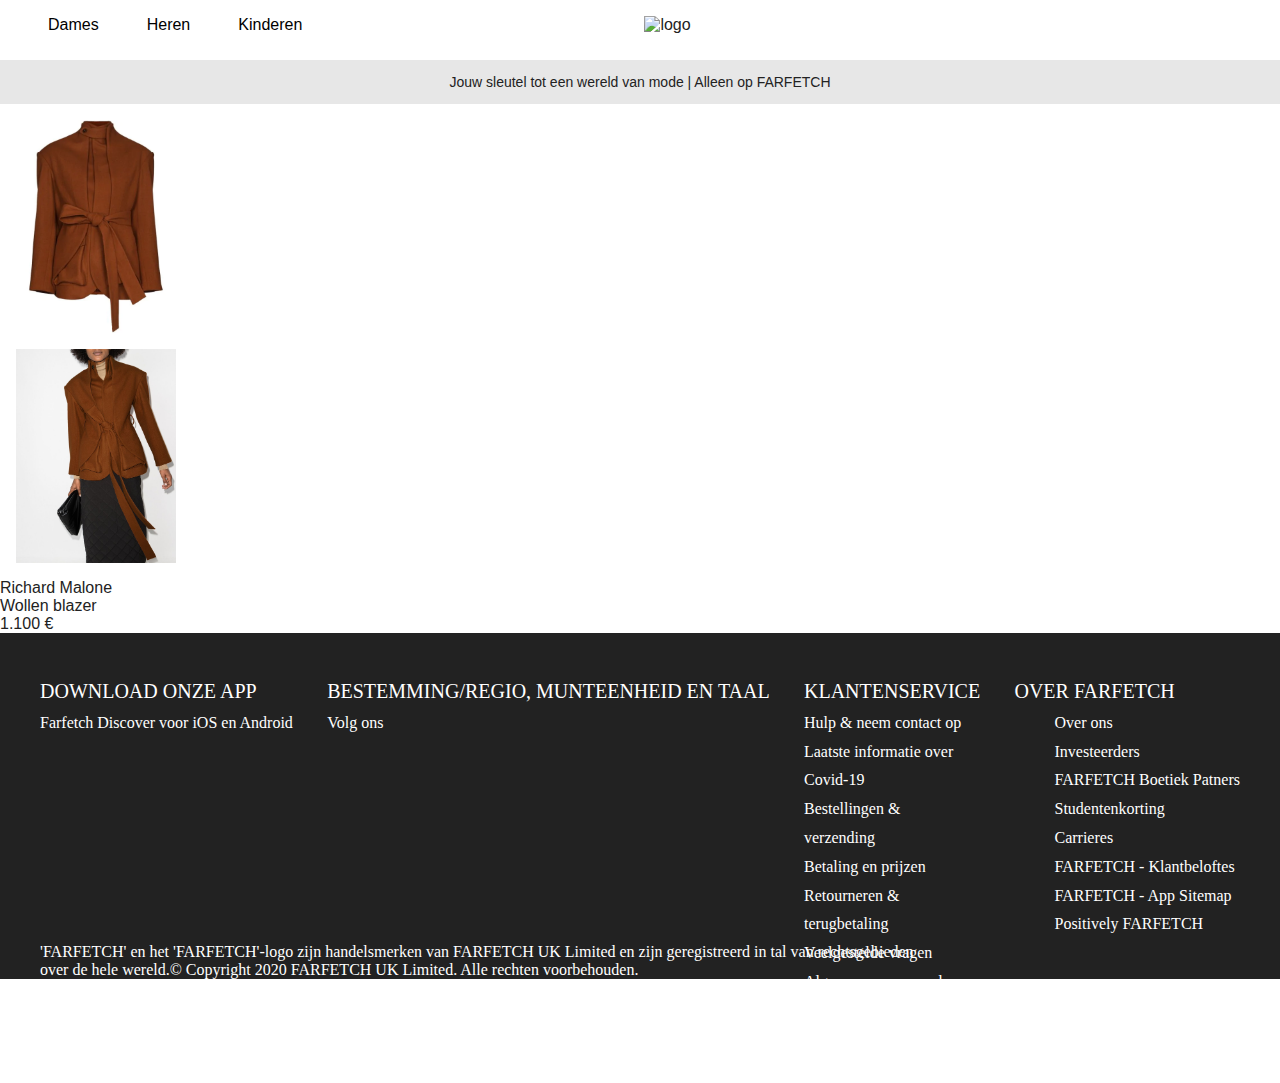
==== detailpage.html @ 7fd3f9e1 "Add files via upload" ====
<!doctype html>
<html lang="nl">
    
<head>
    <meta charset="UTF-8">
    <meta name="author" content="Maria Molenaar">
    <meta name="viewport" content="width=device-width, initial-scale=1">
    
    <title>Farfetch Detailpagina</title>
    
    <link href="styles/style.css" rel="stylesheet">
</head>

<body>
	<header>
		<div class="menu">
		   <input type="checkbox" id="nav-toggle" class="nav-toggle"/>
		   <nav>
			   <ul>
				   <li> <a href="#">Dames</a></li>
				   <li> <a href="#">Heren</a></li>
				   <li> <a href="#">Kinderen</a></li>
			   </ul>
		   </nav>
		   <label for="nav-toggle" class="nav-toggle-label">
			  <span></span>
		   </label>
	   </div>
	   <div class="logo">
		   <img src="https://i.postimg.cc/nzZKZkWP/Farfetch-Black-Logo.png" alt="logo"/>
	   </div>
   </header>

    <main>
		<h5>Jouw sleutel tot een wereld van mode | Alleen op FARFETCH</h5>

     <section>
        <article>
            <img src="images/blazer.webp" alt="artikel 1">  
        </article>
       
         <article>
            <img src="images/blazer2.jpg" alt="artikel 1.1">
        </article>

        <article>
            <p>Richard Malone</p>
            <p>Wollen blazer</p>
            <p>1.100 €</p>

            
        </article>
    </section>

	</main>
	
	<footer>
  
		<section>
		  <h3>Download onze app</h3>
		  <a href="">Farfetch Discover voor iOS en Android</a>
		</section>
		
		<section>
		  <h3><a href="">Bestemming/regio, munteenheid en taal</a></h3>
		  <a href="">Volg ons</a>
		</section>
		
		<section>
		  <h3>Klantenservice</h3>
		  <nav>
			<a href="#">Hulp & neem contact op</a>
			<a href="">Laatste informatie over Covid-19</a>
			<a href="">Bestellingen & verzending</a>
			<a href="#">Betaling en prijzen</a>
			<a href="">Retourneren & terugbetaling</a>
			<a href="">Veelgestelde vragen</a>
			 <a href="">Algemene voorwaarden</a>
			<a href="#">Privacy beleid</a>
			<a href="">Cookie voorkeuren</a>
			<a href="">Toegankelijkheid</a>
		  </nav>
		</section>
		
		<section>
			<h3>over Farfetch</h3>
		   <ul>
			 <li><a href="">Over ons</a></li>
			 <li><a href="">Investeerders</a></li>
			 <li><a href="">FARFETCH Boetiek Patners</a>
			   <li><a href="">Studentenkorting</a></li>
			 <li><a href="">Carrieres</a></li>
			 <li><a href="">FARFETCH - Klantbeloftes</a>
			 </li>
			  <li><a href="">FARFETCH - App Sitemap</a></li>
			 <li><a href="">Positively FARFETCH</a></li>
		   </ul>
		</section>
		
		<p>'FARFETCH' en het 'FARFETCH'-logo zijn handelsmerken van FARFETCH UK Limited en zijn geregistreerd in tal van rechtsgebieden over de hele wereld.© Copyright 2020 FARFETCH UK Limited. Alle rechten voorbehouden. </p>
		
	  </footer>

    <script src="scripts/script.js"></script>
</body>
    
</html>
---- styles/style.css ----
:root {
  --background: white;
}

@import url('https://fonts.googleapis.com/css2?family=Cormorant+Garamond:wght@300&display=swap');

*, *::before, *::after {
  box-sizing: border-box;
  font-family:'Helvetica-Neue', sans-serif;
  color: #222;
  margin:0;
}

.content {
  background-color: #333;
  background-blend-mode: multiply;
  background-size: cover;
  display: grid;
  place-items: center;
}
/* navigation styles start here */
header {
  background: var(--background);
  text-align: center;
  position: fixed;
  margin:0;
  z-index: 999;
  width: 100%;
  display: flex;

}

/* Nav-toggle start*/

.nav-toggle {
  position: absolute !important;
  top: -9999px !important;
  left: -9999px !important;
}
.nav-toggle:focus ~ .nav-toggle-label {
  outline: 3px solid rgba(black, .75);
}
.nav-toggle-label {
  position: absolute;
  top: 0;
  left: 0;
  margin-left: 1em;
  height: 100%;
  display: flex;
  align-items: center;
}
.nav-toggle-label span,
.nav-toggle-label span::before,
.nav-toggle-label span::after {
  display: block;
  background: black;
  height: 2px;
  width: 2em;
  border-radius: 4px;
  position: relative;
}
.nav-toggle-label span::before,
.nav-toggle-label span::after {
  content: '';
  position: absolute;
}
.nav-toggle-label span::before {
  bottom: 7px;
}
.nav-toggle-label span::after {
  top: 7px;
}

/* Nav styling*/

nav {
  position: absolute;
  text-align: left;
  top: 100%;
  left: 0;
  margin:0;
  background: var(--background);
  width: 100%;
  transform: scale(1, 0);
  transform-origin: top;
  transition: transform 400ms ease-in-out;
}
nav ul {
  margin: 0;
  padding: 0;
  list-style: none;
}
nav li {
  margin-bottom: 1em;
  margin-left: 1em;
  margin-top: 0;
}
nav a {
  color: black;
  text-decoration: none;
  font-size: 1em;
  font-weight: 200;
  opacity: 0;
  transition: opacity 150ms ease-in-out;
}
nav a:hover {
  font-weight:bold;
}

img {
  display:flex;
   align-items: center;
  max-width:10em;
  margin: 1em;
}

/* Nav-toggle checked*/

.nav-toggle:checked ~ nav {
  transform: scale(1,1);
}
.nav-toggle:checked ~ nav a {
  opacity: 1;
  transition: opacity 250ms ease-in-out 250ms;
}
.logo {
	display: block;
	margin-left: auto;
  margin-right: auto;
}

/* Breakpoint aanmaken*/

@media screen and (min-width: 950px) {
  .nav-toggle-label {
    display: none;
  }
  header {
    display: grid;
    grid-template-columns: 1fr auto minmax(600px, 3fr) 1fr;
  }
  .menu {
    grid-column: 1 / 3;
    position: relative;    
    display: flex;
    justify-content: flex-end;
    align-items: center;  
    min-width: 300px;
  }
  nav {
    text-align: left;
    transition: none;
    transform: scale(1,1);
    background: none;
    top: initial;
    left: initial;
    justify-content: flex-end;
    align-items: center;
  }
  nav ul {
    display: flex;
  }
  nav li {
    margin-left: 3em;
    margin-bottom: 0;
  }
  nav a {
    opacity: 1;
    position: relative;
  }
  .logo {
    grid-column: 3 / 4;
  }
}



/*************/
/* lay-out main */
/*************/

main {
  margin:1em;
  margin:0;
  padding-top: 60px;
 }

h1 {
  font-size:32px;
  text-transform: uppercase;
}

h2 {
  font-size:24px;
}

h3 {
  font-family: 'Cormorant Garamond', serif;
  font-size:20px;
  font-weight: 100;
  text-align: justify;
  text-justify: inter-word; 
}

h4 {
  font-size:20px;
}

p {
  font-size:16px;
  font-weight: 100;
}

h5:nth-child(1){
  font-size:14px;
  text-align: center;
  background:rgb(231, 231, 231);
  padding:1em;
  font-weight: 100;
  
}
main image:first-of-type{
  display: block;
  margin-left: auto;
  margin-right: auto;

}

/*************/
/* lay-out Footer */
/*************/

footer {
  display: flex;
  justify-content: space-between;
  position: relative;
  background-color: rgb(34, 34, 34);
padding: 40px;
}

footer h3 {
  Font-family: Helvetica Neue;
  font-weight: 200;
  color: white;
	line-height: 1.8;
  margin: 0;
	text-decoration: none;
  text-transform: uppercase;
}

footer a {
  font-family: Helvetica Neue;
  font-weight: 200;
   text-decoration: none;
  color: white;
  font-size: 1em;
  	line-height: 1.8;
}



footer nav a {
 display: block;
  width: 160px;
}

footer li  {
  list-style: none;
}
  
/* Footer eind p*/
footer p {
  position: absolute;
  bottom: 0;
  width: 70%;
  Font-family: Helvetica Neue;
  font-weight: 200;
  color: white;
	text-decoration: none;
}


/* Here is the code for Responsive Footer */

@media (max-width: 950px){
  footer {
  display: flex;
 flex-direction: column;
    Text-align: center;
   
}
  
}

/*************/
/* TWEEDE PAGINA */
/*************/
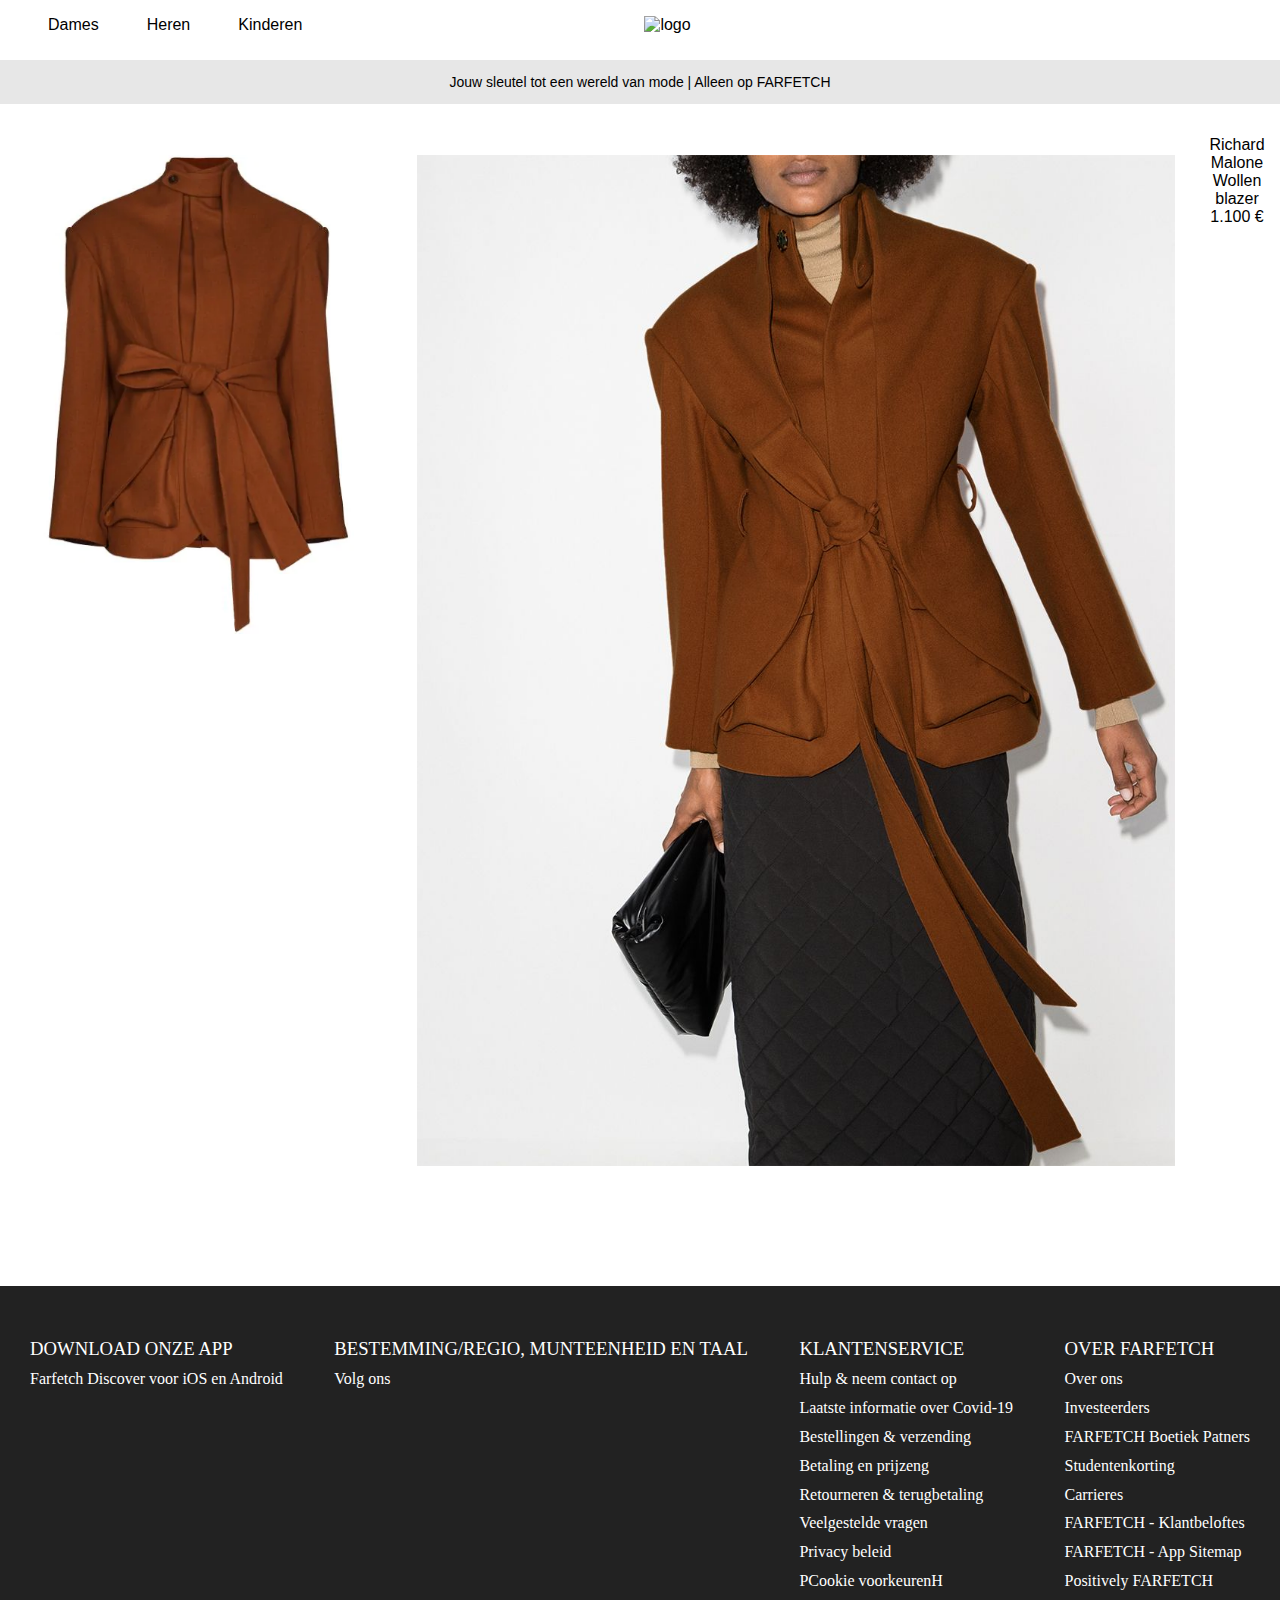
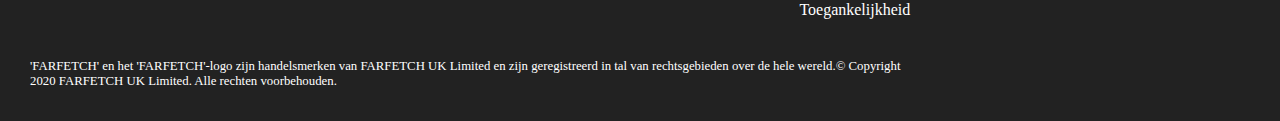
==== commit 96344c01: "Add files via upload" ====
--- a/detailpage.html
+++ b/detailpage.html
@@ -6,7 +6,8 @@
     <meta name="author" content="Maria Molenaar">
     <meta name="viewport" content="width=device-width, initial-scale=1">
     
-    <title>Farfetch Detailpagina</title>
+	<title>Detailpagina</title>
+	<link rel="shortcut icon" href="images/favicon.png" />
     
     <link href="styles/style.css" rel="stylesheet">
 </head>
@@ -32,30 +33,39 @@
    </header>
 
     <main>
-		<h5>Jouw sleutel tot een wereld van mode | Alleen op FARFETCH</h5>
+			<h5>Jouw sleutel tot een wereld van mode | Alleen op FARFETCH</h5>
+		
+		<section class="contentcontainer"></section>
 
-     <section>
-        <article>
-            <img src="images/blazer.webp" alt="artikel 1">  
-        </article>
-       
-         <article>
-            <img src="images/blazer2.jpg" alt="artikel 1.1">
-        </article>
+		<section class="artikelen">
+			
+			<article>
+				<img  class="fotoartikelen" src="images/blazer.webp" alt="blazer voor">
+			</article>
+	
+		 	<article class="textimage">
+				<img class="fotoartikelen" src="images/blazer2.jpg" alt="blazer op persoon">
+			</article>
 
-        <article>
-            <p>Richard Malone</p>
-            <p>Wollen blazer</p>
-            <p>1.100 €</p>
+			<article class="textimage">
+				<div class="tekst">
+					<p>Richard Malone</p>
+					<p>Wollen blazer</p>
+					<p>1.100 €</p>
+				</div>
+			</article>
+		</section>
 
-            
-        </article>
-    </section>
 
+
+
+		</section>
+	
 	</main>
 	
 	<footer>
   
+
 		<section>
 		  <h3>Download onze app</h3>
 		  <a href="">Farfetch Discover voor iOS en Android</a>
@@ -68,18 +78,18 @@
 		
 		<section>
 		  <h3>Klantenservice</h3>
-		  <nav>
-			<a href="#">Hulp & neem contact op</a>
-			<a href="">Laatste informatie over Covid-19</a>
-			<a href="">Bestellingen & verzending</a>
-			<a href="#">Betaling en prijzen</a>
-			<a href="">Retourneren & terugbetaling</a>
-			<a href="">Veelgestelde vragen</a>
-			 <a href="">Algemene voorwaarden</a>
-			<a href="#">Privacy beleid</a>
-			<a href="">Cookie voorkeuren</a>
-			<a href="">Toegankelijkheid</a>
-		  </nav>
+		  <ul >
+			<li><a href="">Hulp & neem contact op</a></li>
+			<li><a href="">Laatste informatie over Covid-19</a></li>
+			<li><a href="">Bestellingen & verzending</a>
+			  <li><a href="">Betaling en prijzeng</a></li>
+			<li><a href="">Retourneren & terugbetaling</a></li>
+			<li><a href="">Veelgestelde vragen</a></li>
+			 <li><a href="">Privacy beleid</a></li>
+			<li><a href="">PCookie voorkeurenH</a></li>
+			<li><a href="">Toegankelijkheid</a></li>
+		  </ul>
+		 
 		</section>
 		
 		<section>
@@ -96,6 +106,8 @@
 			 <li><a href="">Positively FARFETCH</a></li>
 		   </ul>
 		</section>
+
+		
 		
 		<p>'FARFETCH' en het 'FARFETCH'-logo zijn handelsmerken van FARFETCH UK Limited en zijn geregistreerd in tal van rechtsgebieden over de hele wereld.© Copyright 2020 FARFETCH UK Limited. Alle rechten voorbehouden. </p>
 		
--- a/styles/style.css
+++ b/styles/style.css
@@ -3,11 +3,13 @@
 }
 
 @import url('https://fonts.googleapis.com/css2?family=Cormorant+Garamond:wght@300&display=swap');
+@import url('https://fonts.googleapis.com/css2?family=Rajdhani:wght@300&display=swap');
+@import url('https://fonts.googleapis.com/css2?family=Josefin+Slab:wght@100&display=swap');
 
 *, *::before, *::after {
   box-sizing: border-box;
   font-family:'Helvetica-Neue', sans-serif;
-  color: #222;
+  /* color: #222; */
   margin:0;
 }
 
@@ -107,12 +109,12 @@
   font-weight:bold;
 }
 
-img {
+header img{
   display:flex;
-   align-items: center;
+  align-items: center;
   max-width:10em;
   margin: 1em;
-}
+} 
 
 /* Nav-toggle checked*/
 
@@ -183,48 +185,207 @@
   margin:1em;
   margin:0;
   padding-top: 60px;
+  
+ }
+
+ .contentcontainer{
+  width: 90%;
+  display: block;
+  margin-left: auto;
+  margin-right: auto;
  }
 
 h1 {
   font-size:32px;
   text-transform: uppercase;
+  margin-bottom:1rem;
 }
 
 h2 {
-  font-size:24px;
-}
-
-h3 {
-  font-family: 'Cormorant Garamond', serif;
-  font-size:20px;
-  font-weight: 100;
-  text-align: justify;
-  text-justify: inter-word; 
-}
-
-h4 {
-  font-size:20px;
-}
-
-p {
-  font-size:16px;
-  font-weight: 100;
-}
-
-h5:nth-child(1){
+  font-family: 'Josefin Slab', serif;
+  font-size: 1.4rem;
+  font-weight: 200;
+  text-align: center;
+  margin-bottom:4rem;
+}
+
+h4{
+  font-size:1.8rem;
+  font-weight: 300;
+  text-align: center;
+  margin-bottom:4rem;
+}
+
+main p {
+  font-family: 'Rajdhani', sans-serif;
+  font-size: 1rem;
+  font-weight: 200;
+}
+
+h5{
   font-size:14px;
   text-align: center;
   background:rgb(231, 231, 231);
   padding:1em;
   font-weight: 100;
-  
-}
-main image:first-of-type{
+  margin-bottom:2rem;
+}
+/* eerste section*/
+img.beginfoto {
   display: block;
   margin-left: auto;
   margin-right: auto;
-
-}
+  width:80%;
+  margin-bottom:1rem;
+}
+
+div.firsttext{
+  text-align: center;
+  margin-bottom:8rem;
+}
+
+/* tweede section*/ 
+.artikelen {
+  display: flex;
+  justify-content: center;
+  margin-bottom: 6rem;
+}
+
+.fotoartikelen {
+  padding: 1.2rem;
+  width:100%;
+}
+
+#uppercasep{
+  text-transform: uppercase;
+}
+
+article.textimage {
+  position: relative;
+  text-align: center;
+}
+
+.center {
+    position: absolute;
+    top: 50%;
+    left: 50%;
+    transform: translate(-50%, -50%);
+  } 
+
+#balmain {
+  font-size: 400%;
+  color: white;
+  font-weight: 900;
+  margin-bottom: 1.5rem;
+}  
+
+button {
+  background-color: transparent;
+  color: white;
+  border:none;
+  border-bottom: 0.1rem solid;
+  font-size: 1rem;
+  text-decoration: none;
+  cursor: pointer;
+}
+
+/* derde section*/
+ .producten {
+  padding: 0;
+  margin: 0;
+  list-style: none;
+  display: flex;
+ 
+  justify-content: center;
+  margin-bottom: 10rem;
+}
+
+.kleding {
+  text-align: center;
+   width: 70%; 
+   margin: -5rem;
+   margin-top: 2rem;
+} 
+
+.containerkleding{
+  position: relative;
+  text-align: center;
+}
+
+.boxster {
+  position: absolute;
+  top: 4px;
+  right: 8px;
+  width:1.5rem;
+  cursor: pointer;
+} 
+
+.boxsterclosed {
+  position: absolute;
+  top: 4px;
+  right: 8px;
+  width:1.5rem;
+  cursor: pointer;
+} 
+
+.tekst {
+  position: relative;
+  text-align: center;
+}
+
+
+/* Shop nu button */
+
+#shopnubutton{
+  display: block;
+  margin-left: auto;
+  margin-right: auto;
+
+  background-color: transparent;
+  color: #222;
+  border: .05rem solid #222;
+  border-radius: .4rem;
+  padding:0.8rem;
+  cursor: pointer;
+  font-weight: 700;
+  font-size: 1rem;
+  margin-bottom: 4rem;
+}
+
+
+/* Here is the code for Responsive main */
+
+@media (max-width: 950px){
+  main .artikelen {
+  display: flex;
+ flex-direction: column;
+    Text-align: center;
+  }
+
+  .producten {
+    display: flex;
+  /* scroll-snap-type: x mandatory; */
+  overflow-x: scroll;
+  /* scroll-behavior: smooth; */
+  }
+
+  .containerkleding{
+    width: 50%;
+    flex-shrink: 0.1;
+    scroll-snap-align: start;
+  }
+
+  .kleding {
+    display: block;
+    width: 80%;
+   } 
+   
+  }
+  
+
+
+
+
 
 /*************/
 /* lay-out Footer */
@@ -235,7 +396,9 @@
   justify-content: space-between;
   position: relative;
   background-color: rgb(34, 34, 34);
-padding: 40px;
+padding: 30px;
+padding-bottom: 6rem;
+
 }
 
 footer h3 {
@@ -246,6 +409,7 @@
   margin: 0;
 	text-decoration: none;
   text-transform: uppercase;
+  padding-top:1rem;
 }
 
 footer a {
@@ -257,11 +421,8 @@
   	line-height: 1.8;
 }
 
-
-
-footer nav a {
- display: block;
-  width: 160px;
+footer ul{
+  padding: 0;
 }
 
 footer li  {
@@ -276,7 +437,9 @@
   Font-family: Helvetica Neue;
   font-weight: 200;
   color: white;
-	text-decoration: none;
+  text-decoration: none;
+  margin-bottom: 2rem;
+  font-size: 0.8rem;
 }
 
 
@@ -294,6 +457,4 @@
 
 /*************/
 /* TWEEDE PAGINA */
-/*************/
-
-
+/*************/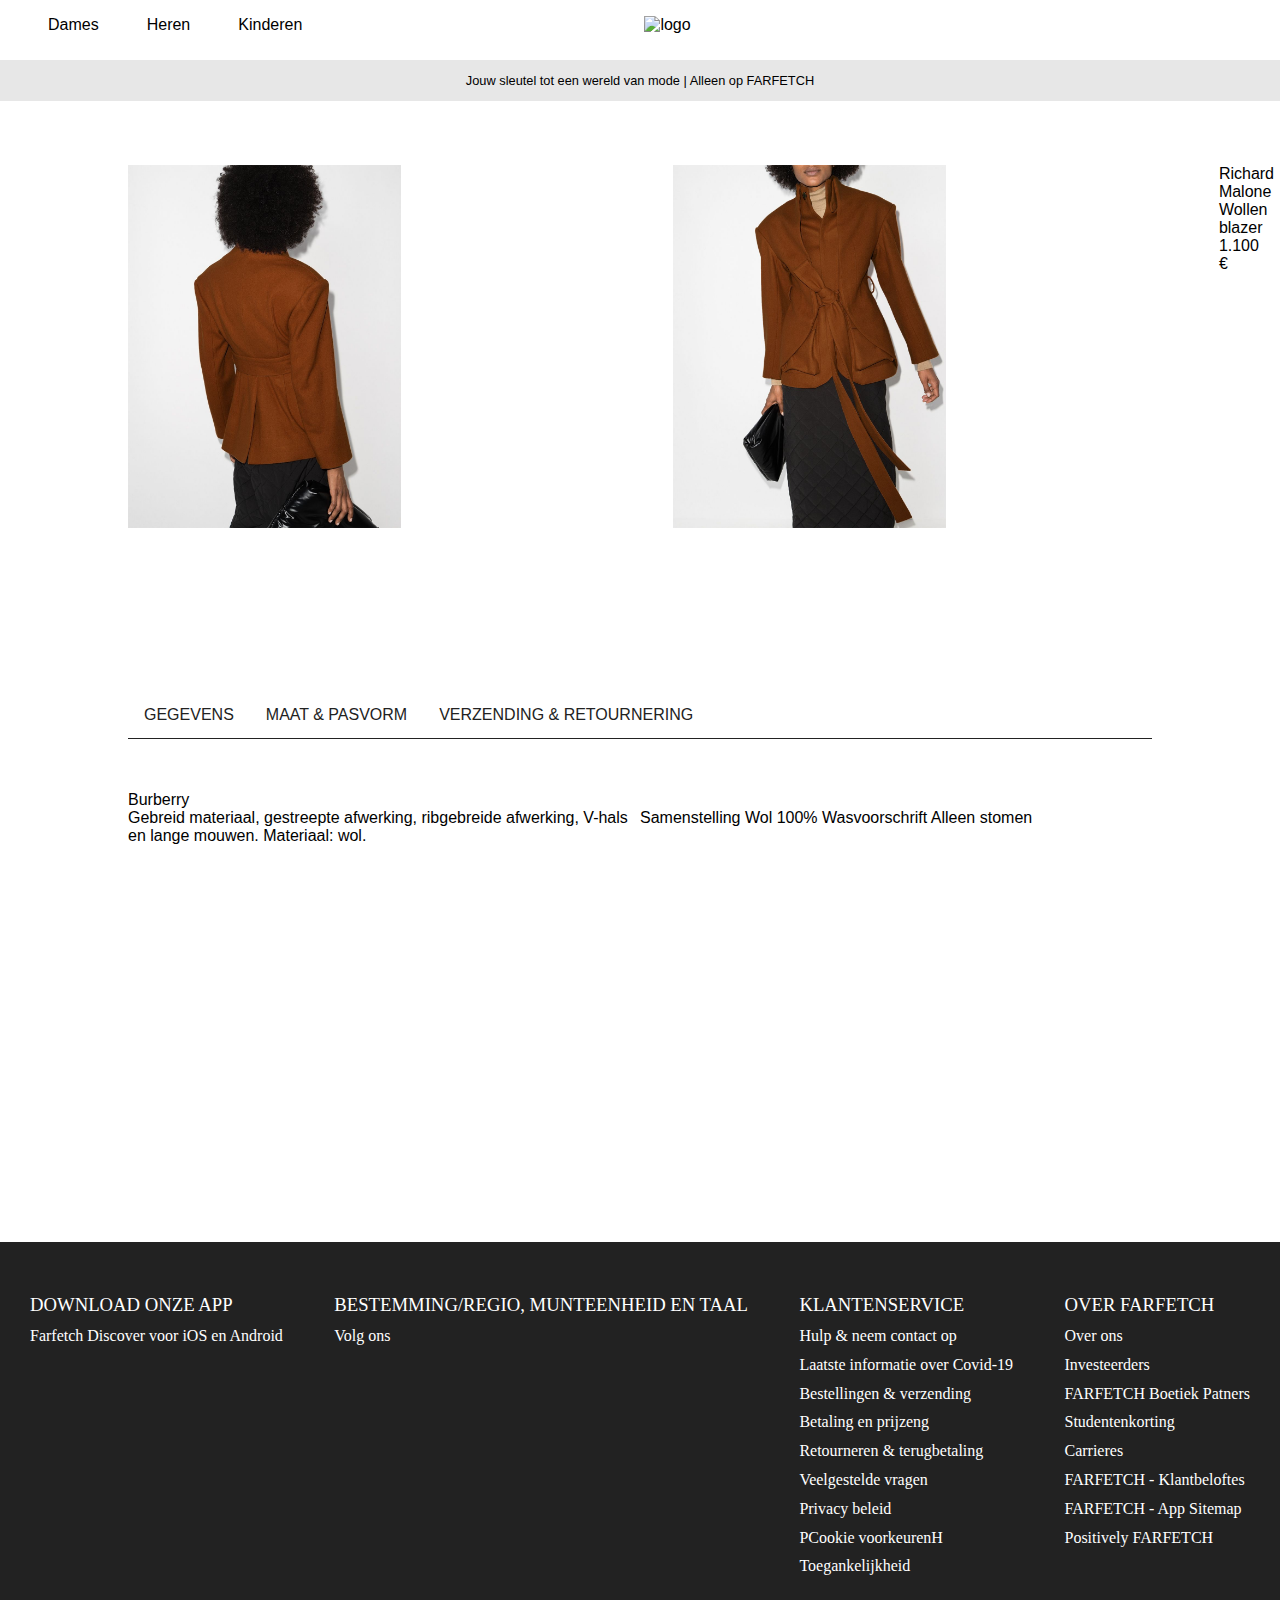
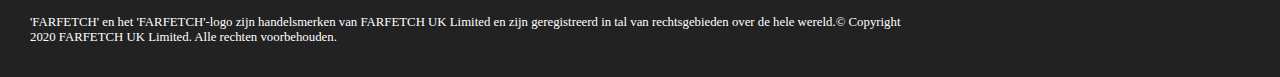
==== commit c06036e8: "Add files via upload" ====
--- a/detailpage.html
+++ b/detailpage.html
@@ -37,18 +37,18 @@
 		
 		<section class="contentcontainer"></section>
 
-		<section class="artikelen">
+		<section class="detailbox">
 			
 			<article>
-				<img  class="fotoartikelen" src="images/blazer.webp" alt="blazer voor">
+				<img  class="detailfoto" src="images/Blazer3.jpg" alt="blazer voor">
 			</article>
 	
-		 	<article class="textimage">
-				<img class="fotoartikelen" src="images/blazer2.jpg" alt="blazer op persoon">
+		 	<article>
+				<img class="detailfoto" src="images/blazer2.jpg" alt="blazer op persoon">
 			</article>
 
-			<article class="textimage">
-				<div class="tekst">
+			<article>
+				<div class="detailfoto">
 					<p>Richard Malone</p>
 					<p>Wollen blazer</p>
 					<p>1.100 €</p>
@@ -56,7 +56,55 @@
 			</article>
 		</section>
 
+		<section class="specificaties">
+			<div class="btn-box">
+				<button id="btn1" onclick="openHTML()">Gegevens</button>
+				<button id="btn2" onclick="openCSS()">Maat & pasvorm</button>
+				<button id="btn3" onclick="openJS()">Verzending & retournering</button>
+			</div>
 
+			<div id="content1" class="spec-content">
+				<div class="content-left">
+					<p>Burberry</p>
+					<p>Gebreid materiaal, gestreepte afwerking, ribgebreide afwerking, V-hals en lange mouwen. Materiaal: wol.</p>
+				</div>
+				<div class="content-right">
+					<p>Samenstelling Wol 100%
+						Wasvoorschrift Alleen stomen	
+						</p>
+				</div>
+			</div>
+
+			<div id="content2" class="spec-content">
+				<div class="content-left">
+					<img  src="images/blazer.webp" alt="blazer op persoon">
+				</div>
+				<div class="content-right">
+					<p>Samenstelling Wol 100%
+						Wasvoorschrift Alleen stomen	
+						</p>
+				</div>
+			</div>	
+
+			<div id="content3" class="spec-content">
+				<div class="content-left">
+					<p>We houden van transparantie. Importkosten zijn inbegrepen in de artikelprijs bij verzending naar alle EU-landen plus Verenigd Koninkrijk, Verenigde Staten, Canada, Vasteland China, Australië, Nieuw-Zeeland, Israël, Puerto Rico, Zwitserland, Singapore, Republiek Korea, Koeweit, Mexico, Qatar, India, Noorwegen, Saoedi-Arabië, Bahrein, Hong Kong SAR, Regio Taiwan, Thailand, Verenigde Arabische Emiraten, Japan, Brazilië, Isle of Man, San Marino, Spanje – Canarische Eilanden, Colombia, Chili, Argentinië, Egypte en Libanon. Alle invoerrechten zijn inbegrepen in uw bestelling - de prijs die u ziet is de prijs die u betaalt.</p>
+				</div>
+				<div class="content-right">
+					<p>Eenmalige verzendkosten
+						Gratis retourneren binnen 14 dagen (uitgezonderd customized artikelen en mondkapjes)
+						Click & Collect
+						Al onze bezorgingen zijn klimaatbewust
+						</p>
+				</div>
+			</div>
+
+		</section>
+		
+
+	
+
+		
 
 
 		</section>
--- a/styles/style.css
+++ b/styles/style.css
@@ -196,9 +196,10 @@
  }
 
 h1 {
-  font-size:32px;
+  font-size:2.4rem;
   text-transform: uppercase;
   margin-bottom:1rem;
+  max-width: 40%;
 }
 
 h2 {
@@ -207,6 +208,7 @@
   font-weight: 200;
   text-align: center;
   margin-bottom:4rem;
+  max-width: 70%;
 }
 
 h4{
@@ -223,7 +225,7 @@
 }
 
 h5{
-  font-size:14px;
+  font-size:0.8rem;
   text-align: center;
   background:rgb(231, 231, 231);
   padding:1em;
@@ -297,7 +299,7 @@
   display: flex;
  
   justify-content: center;
-  margin-bottom: 10rem;
+  margin-bottom: 14rem;
 }
 
 .kleding {
@@ -329,8 +331,15 @@
 } 
 
 .tekst {
-  position: relative;
-  text-align: center;
+position: absolute;
+bottom: -10rem;
+left: 50%;
+transform: translateX(-50%);
+
+}
+
+.cursief {
+  font-weight: 800;
 }
 
 
@@ -449,12 +458,91 @@
   footer {
   display: flex;
  flex-direction: column;
-    Text-align: center;
-   
+    Text-align: center;  
+}
+
+footer p {
+  position: absolute;
+  bottom: 0;
+  width: 90%;
+  Font-family: Helvetica Neue;
+  text-decoration: none;
+  margin-bottom: 0.5rem;
+  font-size: 0.8rem;
+  text-align: left;
 }
   
 }
 
 /*************/
 /* TWEEDE PAGINA */
-/*************/+/*************/
+
+.detailbox {
+  padding: 0;
+  margin: 0;
+  display: flex;
+  margin-bottom: 10rem;
+  margin-left: 10%;
+}
+
+.detailfoto {
+   width: 50%; 
+   margin-top: 2rem;
+}
+
+/* Tab box*/
+
+.specificaties {
+  width: 80%;
+  height: 450px;
+  position: relative;
+  margin: 100px auto;
+  overflow: hidden;
+}
+
+.btn-box {
+  display: flex;
+  border-bottom: 1px solid #222;
+}
+
+.btn-box button {
+  background: transparent;
+  border: none;
+  outline: none;
+  cursor: pointer;
+  padding: 14px 16px;
+  font-size: 1rem;
+  font-weight: 200;
+  color: #222;
+  text-transform: uppercase;
+}
+
+.spec-content {
+  display: flex;
+  justify-content: center;
+  align-items: center;
+  margin: 5% auto;
+  position: absolute;
+  transform: translateX(300%);
+}
+
+.content-left {
+  flex-basis: 50%;
+}
+
+.content-right {
+  flex-basis: 50%;
+}
+
+.content-left img {
+  max-width: 200px;
+}
+
+#content1 {
+  transform: translateX(0px)
+}
+
+#btn1 {
+  color: #222;
+}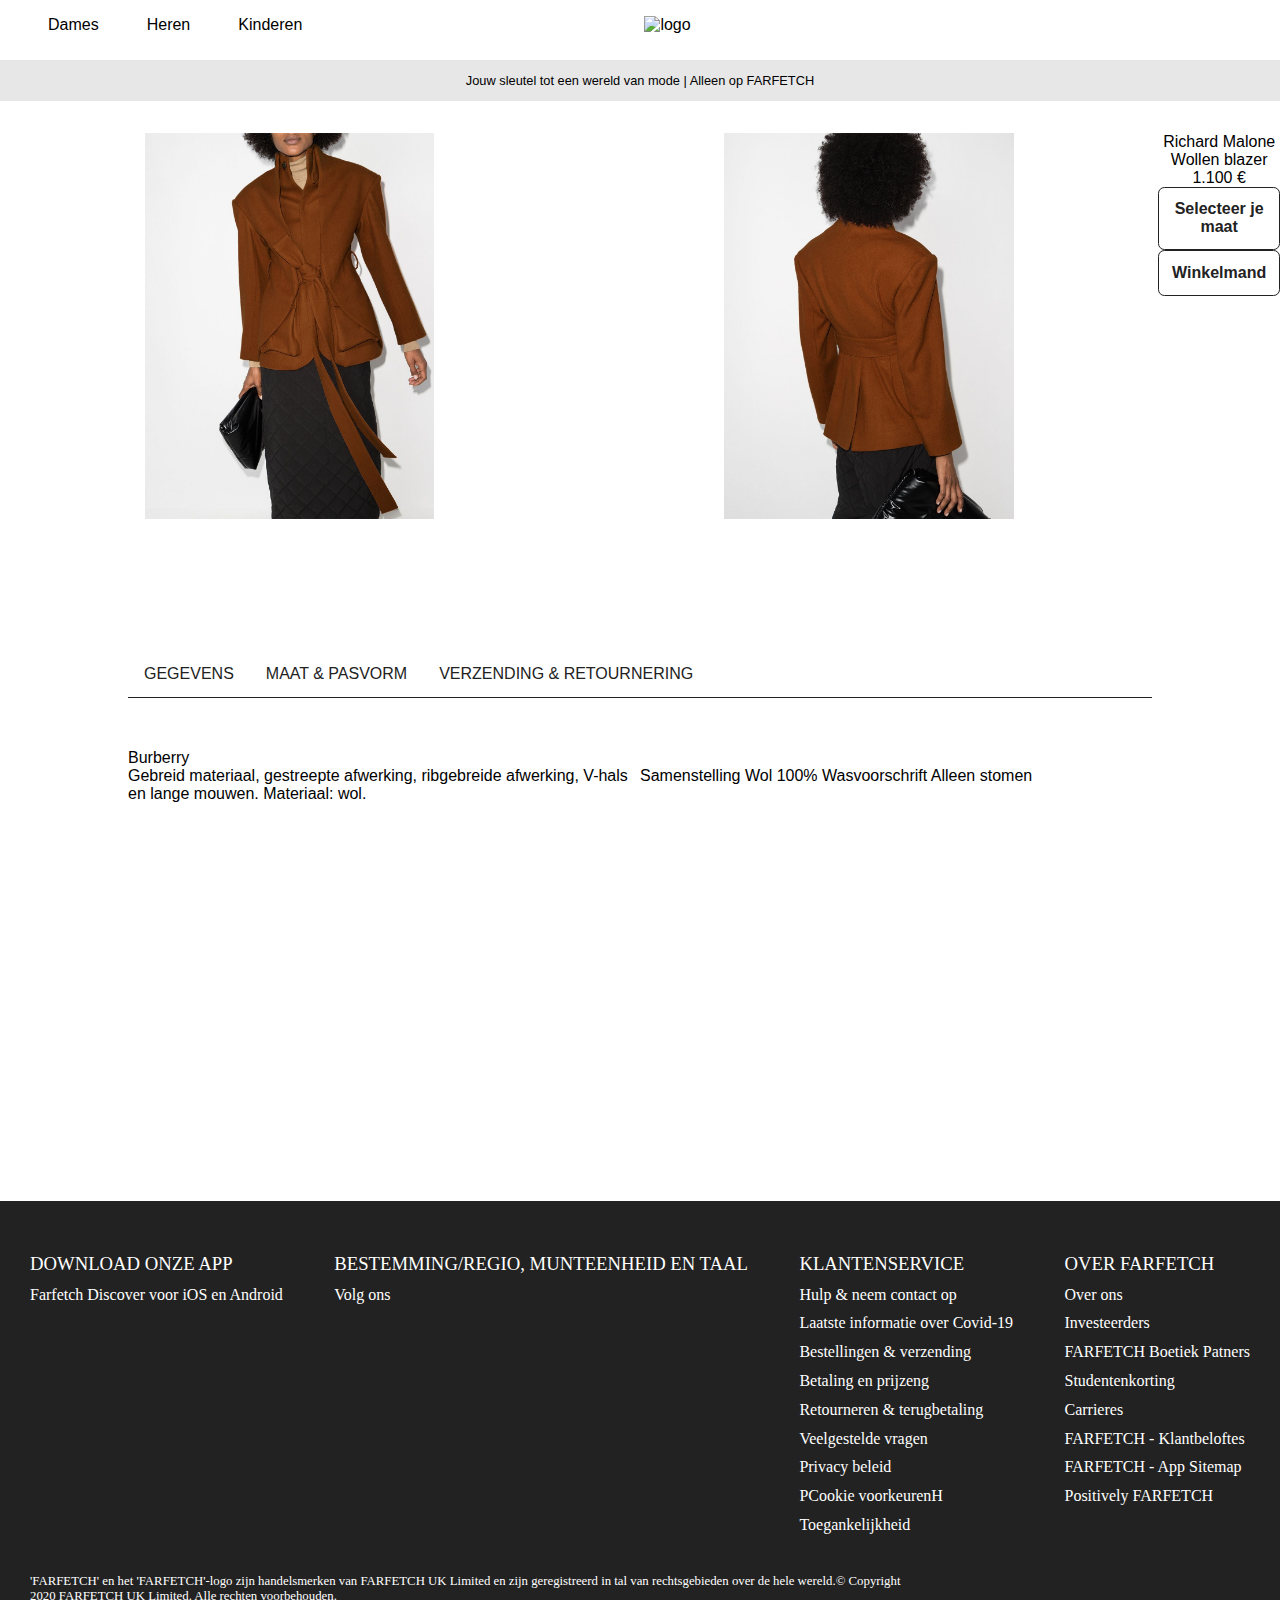
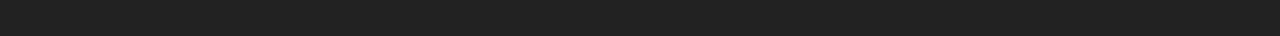
==== commit 327428b5: "Add files via upload" ====
--- a/detailpage.html
+++ b/detailpage.html
@@ -34,27 +34,37 @@
 
     <main>
 			<h5>Jouw sleutel tot een wereld van mode | Alleen op FARFETCH</h5>
+
+		<section class="detailproduct">
+			<article class="containerproduct">
+					 <img  class="product" src="images/blazer2.jpg" alt="wollen blazer">
+			 </article>
+
+			 <article class="containerproduct">
+				<img  class="product" src="images/Blazer3.jpg" alt="Bidon in roze hoes">
+			
+		</article>
+
 		
-		<section class="contentcontainer"></section>
 
-		<section class="detailbox">
-			
-			<article>
-				<img  class="detailfoto" src="images/Blazer3.jpg" alt="blazer voor">
-			</article>
-	
-		 	<article>
-				<img class="detailfoto" src="images/blazer2.jpg" alt="blazer op persoon">
-			</article>
-
-			<article>
-				<div class="detailfoto">
-					<p>Richard Malone</p>
-					<p>Wollen blazer</p>
-					<p>1.100 €</p>
+	<article class="containerproduct">
+			<p>Richard Malone</p>
+			<p>Wollen blazer</p>
+			<p>1.100 €</p>
+			<div class="dropdown">
+				<button class="dropbtn">Selecteer je maat</button>
+				<div class="dropdown-content">
+				<a href="#">XS</a>
+				  <a href="#">S</a>
+				  <a href="#">M</a>
+				  <a href="#">L</a>
+				  <a href="#">XL</a>
+				  <a href="#" class="dropdown-zin">Maat niet beschikbaar? Ontvang een notificatie wanneer deze weer beschikbaar is</a>
 				</div>
-			</article>
-		</section>
+			  </div>
+			  <button id="shopnubutton"type="button">Winkelmand</button>
+	</article>
+	</section>
 
 		<section class="specificaties">
 			<div class="btn-box">
@@ -98,6 +108,8 @@
 						</p>
 				</div>
 			</div>
+
+			
 
 		</section>
 		
--- a/styles/style.css
+++ b/styles/style.css
@@ -199,7 +199,6 @@
   font-size:2.4rem;
   text-transform: uppercase;
   margin-bottom:1rem;
-  max-width: 40%;
 }
 
 h2 {
@@ -208,7 +207,6 @@
   font-weight: 200;
   text-align: center;
   margin-bottom:4rem;
-  max-width: 70%;
 }
 
 h4{
@@ -243,7 +241,8 @@
 
 div.firsttext{
   text-align: center;
-  margin-bottom:8rem;
+  margin: 0 auto 8rem auto;
+  width: 70%;
 }
 
 /* tweede section*/ 
@@ -293,20 +292,14 @@
 
 /* derde section*/
  .producten {
-  padding: 0;
-  margin: 0;
-  list-style: none;
-  display: flex;
- 
-  justify-content: center;
-  margin-bottom: 14rem;
+  display: flex;
+  margin-bottom: 8rem;
 }
 
 .kleding {
-  text-align: center;
+  display: block;
    width: 70%; 
-   margin: -5rem;
-   margin-top: 2rem;
+   margin: auto;
 } 
 
 .containerkleding{
@@ -329,14 +322,6 @@
   width:1.5rem;
   cursor: pointer;
 } 
-
-.tekst {
-position: absolute;
-bottom: -10rem;
-left: 50%;
-transform: translateX(-50%);
-
-}
 
 .cursief {
   font-weight: 800;
@@ -372,30 +357,19 @@
   }
 
   .producten {
-    display: flex;
-  /* scroll-snap-type: x mandatory; */
-  overflow-x: scroll;
-  /* scroll-behavior: smooth; */
+    justify-content: flex-start;
   }
 
   .containerkleding{
-    width: 50%;
     flex-shrink: 0.1;
     scroll-snap-align: start;
   }
 
-  .kleding {
-    display: block;
-    width: 80%;
-   } 
-   
+  h1, h2, h3, h4, h5 {
+    font-size: 80%; 
+    }
   }
   
-
-
-
-
-
 /*************/
 /* lay-out Footer */
 /*************/
@@ -477,19 +451,65 @@
 /*************/
 /* TWEEDE PAGINA */
 /*************/
-
-.detailbox {
-  padding: 0;
-  margin: 0;
-  display: flex;
-  margin-bottom: 10rem;
-  margin-left: 10%;
-}
-
-.detailfoto {
+.detailproduct {
+  display: flex;
+  margin-bottom: 8rem;
+}
+.containerproduct{
+  position: relative;
+  text-align: center;
+  max-width: 50%; 
+}
+.product{
    width: 50%; 
-   margin-top: 2rem;
-}
+} 
+
+/* Style The Dropdown Button */
+.dropbtn {
+  background-color: transparent;
+  color: #222;
+  border: .05rem solid #222;
+  border-radius: .4rem;
+  padding:0.8rem;
+  cursor: pointer;
+  font-weight: 700;
+  font-size: 1rem;
+}
+
+.dropdown {
+  position: relative;
+  display: inline-block;
+}
+
+.dropdown-content {
+  display: none;
+  position: absolute;
+  min-width: 160px;
+  border: .05rem solid #222;
+  border-radius: .4rem;
+}
+
+.dropdown-content a {
+  color: black;
+  background-color: white;
+  padding: 12px 16px;
+  text-decoration: none;
+  display: block;
+}
+
+.dropdown-content a:hover {background-color: #f1f1f1}
+
+.dropdown:hover .dropdown-content {
+  display: block;
+}
+
+.dropdown-zin {
+  font-size: 0.8rem;
+  text-align: left;
+}
+
+
+
 
 /* Tab box*/
 
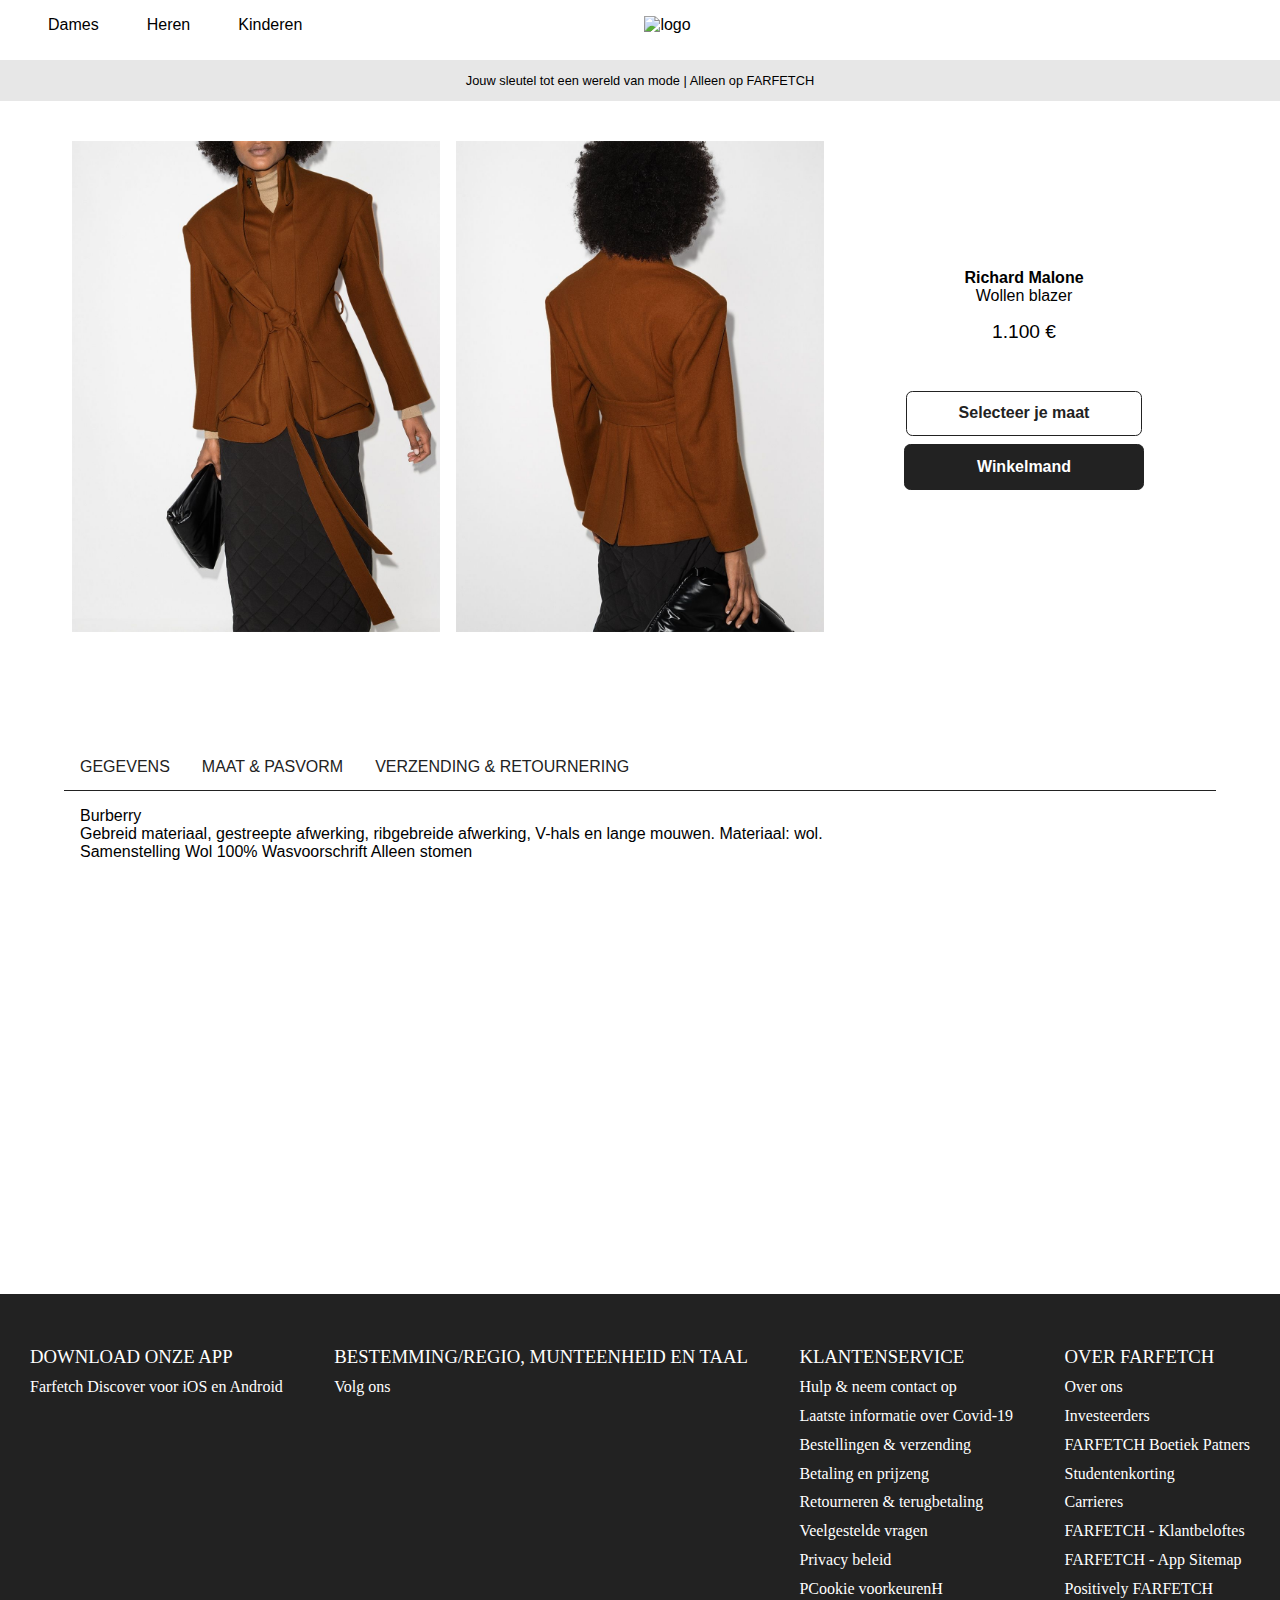
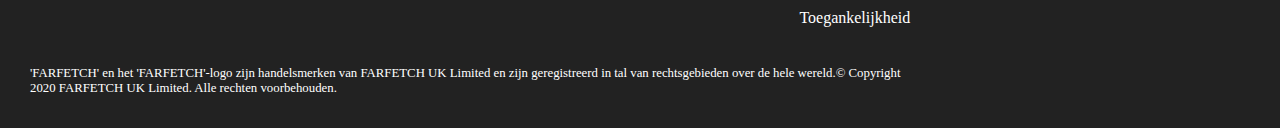
==== commit 9862e49a: "Add files via upload" ====
--- a/detailpage.html
+++ b/detailpage.html
@@ -35,42 +35,49 @@
     <main>
 			<h5>Jouw sleutel tot een wereld van mode | Alleen op FARFETCH</h5>
 
-		<section class="detailproduct">
-			<article class="containerproduct">
-					 <img  class="product" src="images/blazer2.jpg" alt="wollen blazer">
-			 </article>
+	<section class="contentContainer">
 
-			 <article class="containerproduct">
-				<img  class="product" src="images/Blazer3.jpg" alt="Bidon in roze hoes">
-			
-		</article>
+		<section class="articlesContainer">
 
-		
+			<article class="product">
+				 <img class="imageProduct" src="images/blazer2.jpg" alt="wollen blazer">
+			</article>
 
-	<article class="containerproduct">
-			<p>Richard Malone</p>
-			<p>Wollen blazer</p>
-			<p>1.100 €</p>
-			<div class="dropdown">
-				<button class="dropbtn">Selecteer je maat</button>
-				<div class="dropdown-content">
-				<a href="#">XS</a>
-				  <a href="#">S</a>
-				  <a href="#">M</a>
-				  <a href="#">L</a>
-				  <a href="#">XL</a>
-				  <a href="#" class="dropdown-zin">Maat niet beschikbaar? Ontvang een notificatie wanneer deze weer beschikbaar is</a>
+			<article class="product"> 
+				<img class="imageProduct" src="images/Blazer3.jpg" alt="wollen blazer">
+			</article>
+
+			<article class="product"> 
+				<div class="productText">
+				<div class=" productTextCell">
+
+					<p class="cursief">Richard Malone</p>
+					<p>Wollen blazer</p>
+					<p id="money">1.100 €</p>
+
+					<div class="dropdown">
+						<button class="dropbtn">Selecteer je maat</button>
+						<div class="dropdown-content">
+						<a href="#">XS</a>
+						  <a href="#">S</a>
+						  <a href="#">M</a>
+						  <a href="#">L</a>
+						  <a href="#">XL</a>
+						  <a href="#" class="dropdown-zin">Maat niet beschikbaar? Ontvang een notificatie wanneer deze weer beschikbaar is</a>
+						</div>
+					  </div>
+				  <button class="shopNowBtn" id="cardBtn" type="button">Winkelmand</button>
 				</div>
-			  </div>
-			  <button id="shopnubutton"type="button">Winkelmand</button>
-	</article>
-	</section>
+			</div>
+			</article>
+		</section>
 
-		<section class="specificaties">
+
+		<section class="specificationContainer">
 			<div class="btn-box">
-				<button id="btn1" onclick="openHTML()">Gegevens</button>
-				<button id="btn2" onclick="openCSS()">Maat & pasvorm</button>
-				<button id="btn3" onclick="openJS()">Verzending & retournering</button>
+				<button id="btn1" onclick="openTab1()">Gegevens</button>
+				<button id="btn2" onclick="openTab2()">Maat & pasvorm</button>
+				<button id="btn3" onclick="openTab3()">Verzending & retournering</button>
 			</div>
 
 			<div id="content1" class="spec-content">
@@ -85,7 +92,7 @@
 				</div>
 			</div>
 
-			<div id="content2" class="spec-content">
+			<div id="content2" class="spec-content displayNone">
 				<div class="content-left">
 					<img  src="images/blazer.webp" alt="blazer op persoon">
 				</div>
@@ -96,7 +103,7 @@
 				</div>
 			</div>	
 
-			<div id="content3" class="spec-content">
+			<div id="content3" class="spec-content displayNone">
 				<div class="content-left">
 					<p>We houden van transparantie. Importkosten zijn inbegrepen in de artikelprijs bij verzending naar alle EU-landen plus Verenigd Koninkrijk, Verenigde Staten, Canada, Vasteland China, Australië, Nieuw-Zeeland, Israël, Puerto Rico, Zwitserland, Singapore, Republiek Korea, Koeweit, Mexico, Qatar, India, Noorwegen, Saoedi-Arabië, Bahrein, Hong Kong SAR, Regio Taiwan, Thailand, Verenigde Arabische Emiraten, Japan, Brazilië, Isle of Man, San Marino, Spanje – Canarische Eilanden, Colombia, Chili, Argentinië, Egypte en Libanon. Alle invoerrechten zijn inbegrepen in uw bestelling - de prijs die u ziet is de prijs die u betaalt.</p>
 				</div>
@@ -108,18 +115,8 @@
 						</p>
 				</div>
 			</div>
-
-			
-
 		</section>
-		
-
-	
-
-		
-
-
-		</section>
+	</section>
 	
 	</main>
 	
--- a/styles/style.css
+++ b/styles/style.css
@@ -9,7 +9,6 @@
 *, *::before, *::after {
   box-sizing: border-box;
   font-family:'Helvetica-Neue', sans-serif;
-  /* color: #222; */
   margin:0;
 }
 
@@ -20,6 +19,7 @@
   display: grid;
   place-items: center;
 }
+
 /* navigation styles start here */
 header {
   background: var(--background);
@@ -131,7 +131,7 @@
   margin-right: auto;
 }
 
-/* Breakpoint aanmaken*/
+/* Breakpoint for navgation*/
 
 @media screen and (min-width: 950px) {
   .nav-toggle-label {
@@ -188,7 +188,7 @@
   
  }
 
- .contentcontainer{
+ .contentContainer{
   width: 90%;
   display: block;
   margin-left: auto;
@@ -230,8 +230,9 @@
   font-weight: 100;
   margin-bottom:2rem;
 }
-/* eerste section*/
-img.beginfoto {
+
+/* First section*/
+img.mainPhoto {
   display: block;
   margin-left: auto;
   margin-right: auto;
@@ -239,29 +240,29 @@
   margin-bottom:1rem;
 }
 
-div.firsttext{
+div.firstText{
   text-align: center;
   margin: 0 auto 8rem auto;
   width: 70%;
 }
 
-/* tweede section*/ 
-.artikelen {
+/* Second section*/ 
+.articlesContainer {
   display: flex;
   justify-content: center;
   margin-bottom: 6rem;
 }
 
-.fotoartikelen {
+.articlesPhoto {
   padding: 1.2rem;
   width:100%;
 }
 
-#uppercasep{
+#uppercaseP{
   text-transform: uppercase;
 }
 
-article.textimage {
+article.textImage {
   position: relative;
   text-align: center;
 }
@@ -290,24 +291,24 @@
   cursor: pointer;
 }
 
-/* derde section*/
- .producten {
+/* Thirth section*/
+ .productesContainer {
   display: flex;
   margin-bottom: 8rem;
 }
 
-.kleding {
+.clothingContainer{
+  position: relative;
+  text-align: center;
+}
+
+.clothingPhoto{
   display: block;
    width: 70%; 
    margin: auto;
 } 
 
-.containerkleding{
-  position: relative;
-  text-align: center;
-}
-
-.boxster {
+.boxStar {
   position: absolute;
   top: 4px;
   right: 8px;
@@ -315,22 +316,14 @@
   cursor: pointer;
 } 
 
-.boxsterclosed {
-  position: absolute;
-  top: 4px;
-  right: 8px;
-  width:1.5rem;
-  cursor: pointer;
-} 
-
 .cursief {
   font-weight: 800;
 }
 
 
-/* Shop nu button */
-
-#shopnubutton{
+/* Shop now button */
+
+.shopNowBtn{
   display: block;
   margin-left: auto;
   margin-right: auto;
@@ -350,23 +343,30 @@
 /* Here is the code for Responsive main */
 
 @media (max-width: 950px){
-  main .artikelen {
-  display: flex;
- flex-direction: column;
-    Text-align: center;
-  }
-
-  .producten {
-    justify-content: flex-start;
-  }
-
-  .containerkleding{
-    flex-shrink: 0.1;
+.articlesContainer {
+  display: flex;
+  flex-direction: column;
+  Text-align: center;
+  }
+
+  .productesContainer{
+    display: flex;
+  scroll-snap-type: x mandatory;
+  overflow-x: scroll;
+  scroll-behavior: smooth;
+    
+  }
+
+  .clothingContainer{
+    width: 100%;
+    flex-shrink: 0;
     scroll-snap-align: start;
-  }
-
-  h1, h2, h3, h4, h5 {
-    font-size: 80%; 
+    max-width: 55%;
+  }
+
+
+  h1, h2, h3, h4 {
+    font-size: 130%; 
     }
   }
   
@@ -412,7 +412,6 @@
   list-style: none;
 }
   
-/* Footer eind p*/
 footer p {
   position: absolute;
   bottom: 0;
@@ -451,21 +450,59 @@
 /*************/
 /* TWEEDE PAGINA */
 /*************/
-.detailproduct {
-  display: flex;
-  margin-bottom: 8rem;
-}
-.containerproduct{
+
+/* First section*/
+.product{
+   width: 33%; 
+   margin: 0.5rem;
+} 
+
+.imageProduct {
+  width: 100%;
+}
+
+/* Positioning text */
+
+.productText {
+  width: 100%;
+  display: table;
+  margin-top: 8rem;
+}
+
+
+.productTextCell {
+  display: table-cell;
+    vertical-align: middle;
+    text-align: center;
+}
+
+#money {
+  font-size: 1.2rem;
+  margin-top: 1rem;
+}
+
+#cardBtn {
+  background-color: #222;
+  color: white;
+  margin-top: 0.5rem;
+  width: 65%;
+}
+
+#cardBtn:hover {
+  background-color: #383838;
+}
+
+
+/* Style The Dropdown Button */
+.dropdown {
   position: relative;
-  text-align: center;
-  max-width: 50%; 
-}
-.product{
-   width: 50%; 
-} 
-
-/* Style The Dropdown Button */
+  display: inline-block;
+  width: 80%;
+ 
+}
+
 .dropbtn {
+  width: 80%;
   background-color: transparent;
   color: #222;
   border: .05rem solid #222;
@@ -474,22 +511,20 @@
   cursor: pointer;
   font-weight: 700;
   font-size: 1rem;
-}
-
-.dropdown {
-  position: relative;
-  display: inline-block;
-}
+  margin-top: 3rem;
+}
+
+
 
 .dropdown-content {
   display: none;
   position: absolute;
-  min-width: 160px;
   border: .05rem solid #222;
   border-radius: .4rem;
 }
 
 .dropdown-content a {
+  
   color: black;
   background-color: white;
   padding: 12px 16px;
@@ -501,6 +536,7 @@
 
 .dropdown:hover .dropdown-content {
   display: block;
+  width: 80%;
 }
 
 .dropdown-zin {
@@ -508,17 +544,13 @@
   text-align: left;
 }
 
-
-
-
 /* Tab box*/
 
-.specificaties {
-  width: 80%;
+.specificationContainer {
+  width: 100%;
   height: 450px;
   position: relative;
   margin: 100px auto;
-  overflow: hidden;
 }
 
 .btn-box {
@@ -539,30 +571,35 @@
 }
 
 .spec-content {
-  display: flex;
-  justify-content: center;
   align-items: center;
-  margin: 5% auto;
-  position: absolute;
-  transform: translateX(300%);
-}
-
-.content-left {
-  flex-basis: 50%;
-}
-
-.content-right {
-  flex-basis: 50%;
+  margin: 1rem;
+  position: absolute;
 }
 
 .content-left img {
-  max-width: 200px;
-}
-
-#content1 {
-  transform: translateX(0px)
-}
-
-#btn1 {
-  color: #222;
-}+  max-width: 50%;
+}
+
+
+.displayNone {
+  display: none;
+}
+
+/* Here is the code the main page 2 */
+
+@media (max-width: 950px){
+  .product{
+    width: 100%; 
+ } 
+
+ .btn-box {
+  display: flex;
+  flex-direction: column;
+  Text-align: center;
+  }
+}
+
+
+
+
+
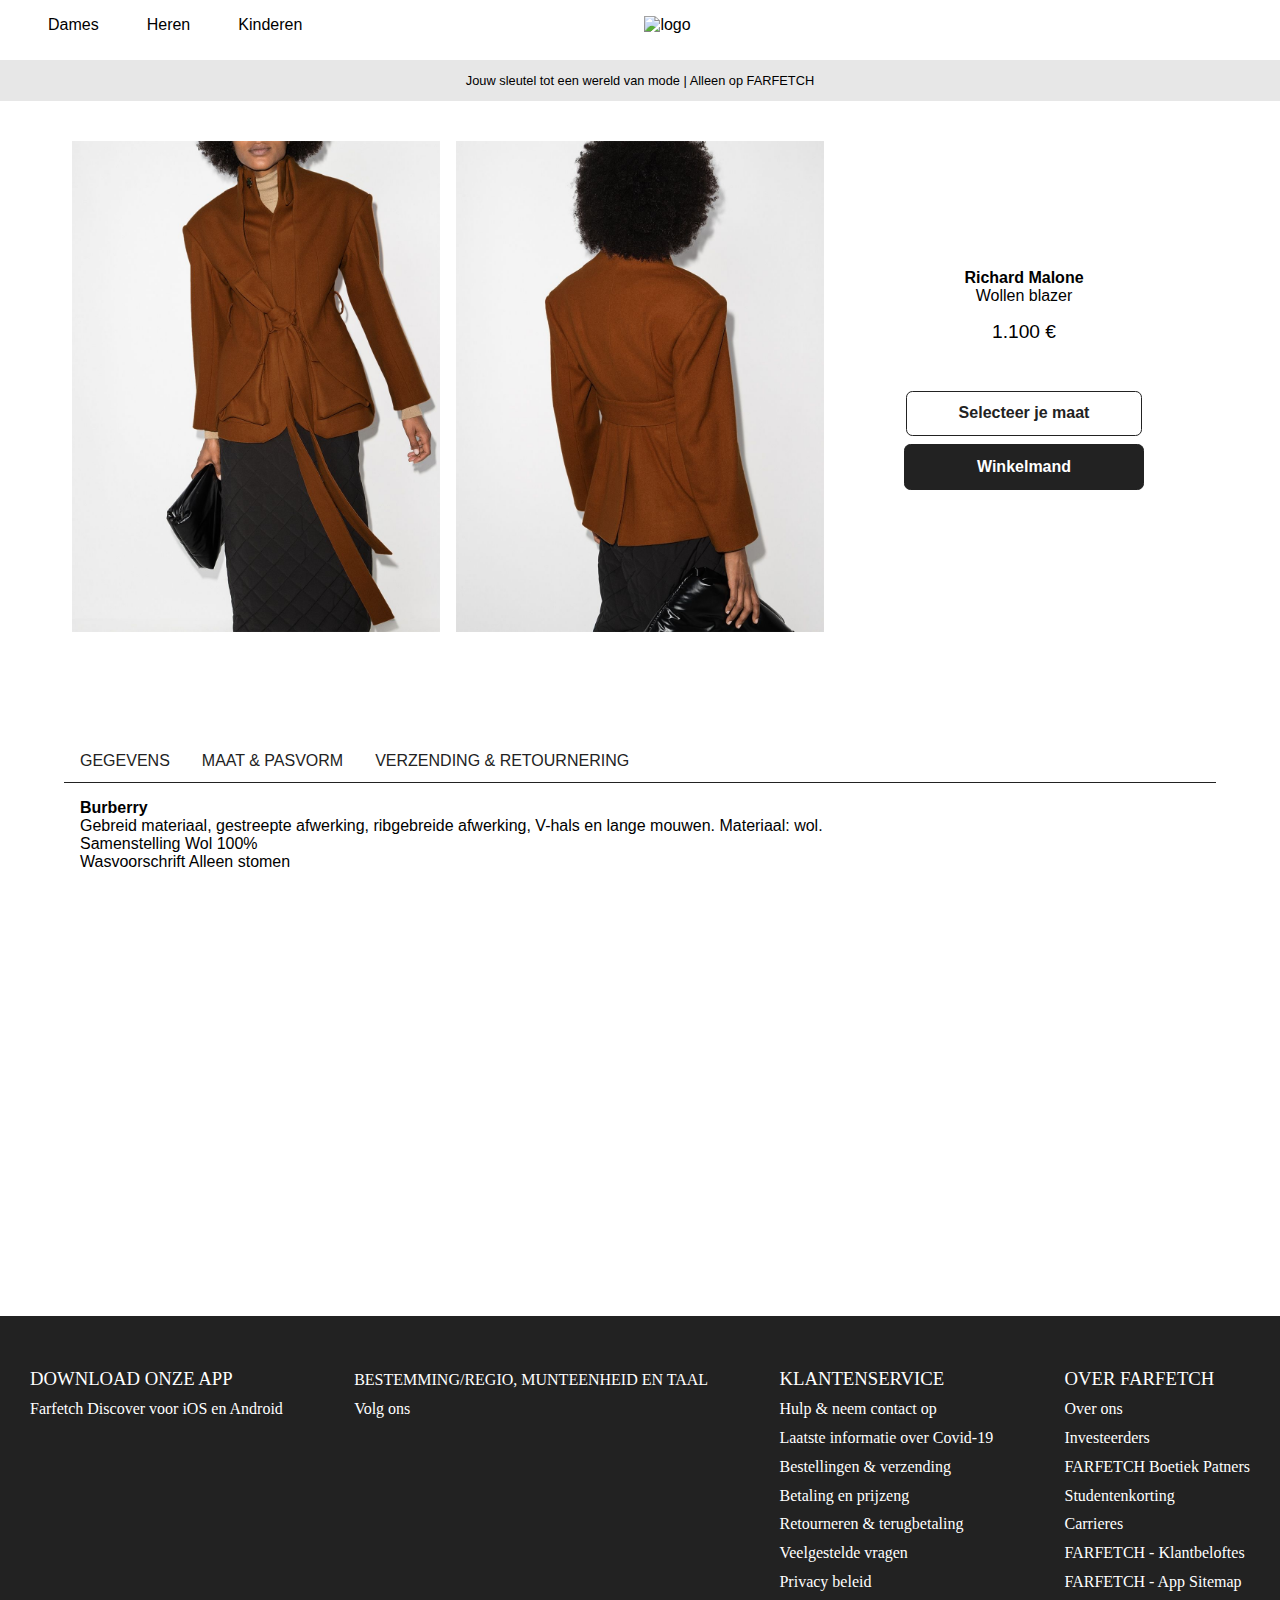
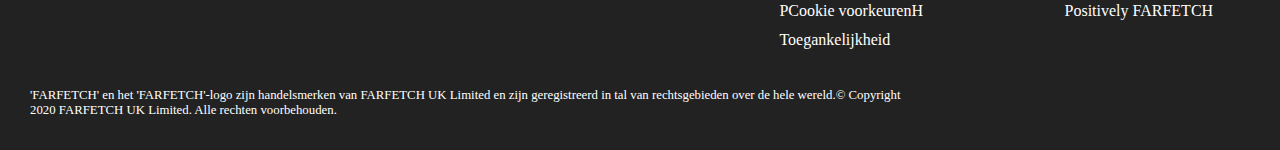
==== commit 277c9ed8: "Add files via upload" ====
--- a/detailpage.html
+++ b/detailpage.html
@@ -82,47 +82,38 @@
 
 			<div id="content1" class="spec-content">
 				<div class="content-left">
-					<p>Burberry</p>
+					<p class="cursief">Burberry</p>
 					<p>Gebreid materiaal, gestreepte afwerking, ribgebreide afwerking, V-hals en lange mouwen. Materiaal: wol.</p>
-				</div>
-				<div class="content-right">
-					<p>Samenstelling Wol 100%
-						Wasvoorschrift Alleen stomen	
-						</p>
+					<p>Samenstelling Wol 100%</p>
+					<p>Wasvoorschrift Alleen stomen</p>
 				</div>
 			</div>
 
 			<div id="content2" class="spec-content displayNone">
 				<div class="content-left">
 					<img  src="images/blazer.webp" alt="blazer op persoon">
-				</div>
-				<div class="content-right">
-					<p>Samenstelling Wol 100%
-						Wasvoorschrift Alleen stomen	
-						</p>
+					<p class="cursief">Ons model is 1,8 m lang en draagt maat S.</p>
+					<p>Lengte	1,8 m</p>
+					<p>Buste/Borst	82 cm</p>
+					<p>Heupen	96 cm</p>
+					<p>Taille	64 cm</p>
 				</div>
 			</div>	
 
 			<div id="content3" class="spec-content displayNone">
 				<div class="content-left">
-					<p>We houden van transparantie. Importkosten zijn inbegrepen in de artikelprijs bij verzending naar alle EU-landen plus Verenigd Koninkrijk, Verenigde Staten, Canada, Vasteland China, Australië, Nieuw-Zeeland, Israël, Puerto Rico, Zwitserland, Singapore, Republiek Korea, Koeweit, Mexico, Qatar, India, Noorwegen, Saoedi-Arabië, Bahrein, Hong Kong SAR, Regio Taiwan, Thailand, Verenigde Arabische Emiraten, Japan, Brazilië, Isle of Man, San Marino, Spanje – Canarische Eilanden, Colombia, Chili, Argentinië, Egypte en Libanon. Alle invoerrechten zijn inbegrepen in uw bestelling - de prijs die u ziet is de prijs die u betaalt.</p>
-				</div>
-				<div class="content-right">
-					<p>Eenmalige verzendkosten
-						Gratis retourneren binnen 14 dagen (uitgezonderd customized artikelen en mondkapjes)
-						Click & Collect
-						Al onze bezorgingen zijn klimaatbewust
-						</p>
+					<p>Eenmalige verzendkosten</p>
+					<p>Gratis retourneren binnen 14 dagen (uitgezonderd customized artikelen en mondkapjes)</p>
+					<p>Al onze bezorgingen zijn klimaatbewust</p>
 				</div>
 			</div>
 		</section>
+
 	</section>
 	
 	</main>
 	
 	<footer>
-  
-
 		<section>
 		  <h3>Download onze app</h3>
 		  <a href="">Farfetch Discover voor iOS en Android</a>
@@ -145,8 +136,7 @@
 			 <li><a href="">Privacy beleid</a></li>
 			<li><a href="">PCookie voorkeurenH</a></li>
 			<li><a href="">Toegankelijkheid</a></li>
-		  </ul>
-		 
+		  </ul>	 
 		</section>
 		
 		<section>
@@ -164,10 +154,8 @@
 		   </ul>
 		</section>
 
-		
-		
 		<p>'FARFETCH' en het 'FARFETCH'-logo zijn handelsmerken van FARFETCH UK Limited en zijn geregistreerd in tal van rechtsgebieden over de hele wereld.© Copyright 2020 FARFETCH UK Limited. Alle rechten voorbehouden. </p>
-		
+
 	  </footer>
 
     <script src="scripts/script.js"></script>
--- a/styles/style.css
+++ b/styles/style.css
@@ -40,13 +40,13 @@
   left: -9999px !important;
 }
 .nav-toggle:focus ~ .nav-toggle-label {
-  outline: 3px solid rgba(black, .75);
+  outline: 0.188rem solid rgba(black, .75);
 }
 .nav-toggle-label {
   position: absolute;
   top: 0;
   left: 0;
-  margin-left: 1em;
+  margin-left: 1rem;
   height: 100%;
   display: flex;
   align-items: center;
@@ -56,9 +56,9 @@
 .nav-toggle-label span::after {
   display: block;
   background: black;
-  height: 2px;
+  height: 0.125rem;
   width: 2em;
-  border-radius: 4px;
+  border-radius: 0.25rem;
   position: relative;
 }
 .nav-toggle-label span::before,
@@ -67,10 +67,10 @@
   position: absolute;
 }
 .nav-toggle-label span::before {
-  bottom: 7px;
+  bottom: 0.438rem;
 }
 .nav-toggle-label span::after {
-  top: 7px;
+  top: 0.438rem;
 }
 
 /* Nav styling*/
@@ -93,14 +93,14 @@
   list-style: none;
 }
 nav li {
-  margin-bottom: 1em;
-  margin-left: 1em;
+  margin-bottom: 1rem;
+  margin-left: 1rem;
   margin-top: 0;
 }
 nav a {
   color: black;
   text-decoration: none;
-  font-size: 1em;
+  font-size: 1rem;
   font-weight: 200;
   opacity: 0;
   transition: opacity 150ms ease-in-out;
@@ -112,8 +112,8 @@
 header img{
   display:flex;
   align-items: center;
-  max-width:10em;
-  margin: 1em;
+  max-width:10rem;
+  margin: 1rem;
 } 
 
 /* Nav-toggle checked*/
@@ -147,7 +147,7 @@
     display: flex;
     justify-content: flex-end;
     align-items: center;  
-    min-width: 300px;
+    min-width: 18.75rem;
   }
   nav {
     text-align: left;
@@ -163,7 +163,7 @@
     display: flex;
   }
   nav li {
-    margin-left: 3em;
+    margin-left: 3rem;
     margin-bottom: 0;
   }
   nav a {
@@ -175,16 +175,14 @@
   }
 }
 
-
-
 /*************/
 /* lay-out main */
 /*************/
 
 main {
-  margin:1em;
+  margin:1rem;
   margin:0;
-  padding-top: 60px;
+  padding-top: 3.75rem;
   
  }
 
@@ -310,8 +308,8 @@
 
 .boxStar {
   position: absolute;
-  top: 4px;
-  right: 8px;
+  top:0.25rem;
+  right: 0.5rem;
   width:1.5rem;
   cursor: pointer;
 } 
@@ -319,7 +317,6 @@
 .cursief {
   font-weight: 800;
 }
-
 
 /* Shop now button */
 
@@ -354,7 +351,6 @@
   scroll-snap-type: x mandatory;
   overflow-x: scroll;
   scroll-behavior: smooth;
-    
   }
 
   .clothingContainer{
@@ -363,12 +359,7 @@
     scroll-snap-align: start;
     max-width: 55%;
   }
-
-
-  h1, h2, h3, h4 {
-    font-size: 130%; 
-    }
-  }
+}
   
 /*************/
 /* lay-out Footer */
@@ -379,7 +370,7 @@
   justify-content: space-between;
   position: relative;
   background-color: rgb(34, 34, 34);
-padding: 30px;
+padding: 1.875rem;
 padding-bottom: 6rem;
 
 }
@@ -400,7 +391,7 @@
   font-weight: 200;
    text-decoration: none;
   color: white;
-  font-size: 1em;
+  font-size: 1rem;
   	line-height: 1.8;
 }
 
@@ -423,7 +414,6 @@
   margin-bottom: 2rem;
   font-size: 0.8rem;
 }
-
 
 /* Here is the code for Responsive Footer */
 
@@ -443,8 +433,7 @@
   margin-bottom: 0.5rem;
   font-size: 0.8rem;
   text-align: left;
-}
-  
+  } 
 }
 
 /*************/
@@ -469,7 +458,6 @@
   margin-top: 8rem;
 }
 
-
 .productTextCell {
   display: table-cell;
     vertical-align: middle;
@@ -492,13 +480,11 @@
   background-color: #383838;
 }
 
-
 /* Style The Dropdown Button */
 .dropdown {
   position: relative;
   display: inline-block;
   width: 80%;
- 
 }
 
 .dropbtn {
@@ -514,8 +500,6 @@
   margin-top: 3rem;
 }
 
-
-
 .dropdown-content {
   display: none;
   position: absolute;
@@ -524,10 +508,9 @@
 }
 
 .dropdown-content a {
-  
   color: black;
   background-color: white;
-  padding: 12px 16px;
+  padding: 0.75rem 1rem;
   text-decoration: none;
   display: block;
 }
@@ -548,14 +531,14 @@
 
 .specificationContainer {
   width: 100%;
-  height: 450px;
+  height: 32rem;
   position: relative;
-  margin: 100px auto;
+  margin: 4rem auto;
 }
 
 .btn-box {
   display: flex;
-  border-bottom: 1px solid #222;
+  border-bottom: 0.063rem solid #222;
 }
 
 .btn-box button {
@@ -563,7 +546,7 @@
   border: none;
   outline: none;
   cursor: pointer;
-  padding: 14px 16px;
+  padding: 0.75rem 1rem;
   font-size: 1rem;
   font-weight: 200;
   color: #222;
@@ -571,21 +554,24 @@
 }
 
 .spec-content {
-  align-items: center;
+  position: absolute;
   margin: 1rem;
-  position: absolute;
+  
 }
 
 .content-left img {
   max-width: 50%;
 }
 
+.content-right img {
+  max-width: 50%;
+}
 
 .displayNone {
   display: none;
 }
 
-/* Here is the code the main page 2 */
+/* Here is the code the responsive main page 2 */
 
 @media (max-width: 950px){
   .product{
@@ -597,9 +583,13 @@
   flex-direction: column;
   Text-align: center;
   }
-}
-
-
-
-
-
+
+  h1, h2, h3, h4 {
+    font-size: 130%; 
+    }
+}
+
+
+
+
+
